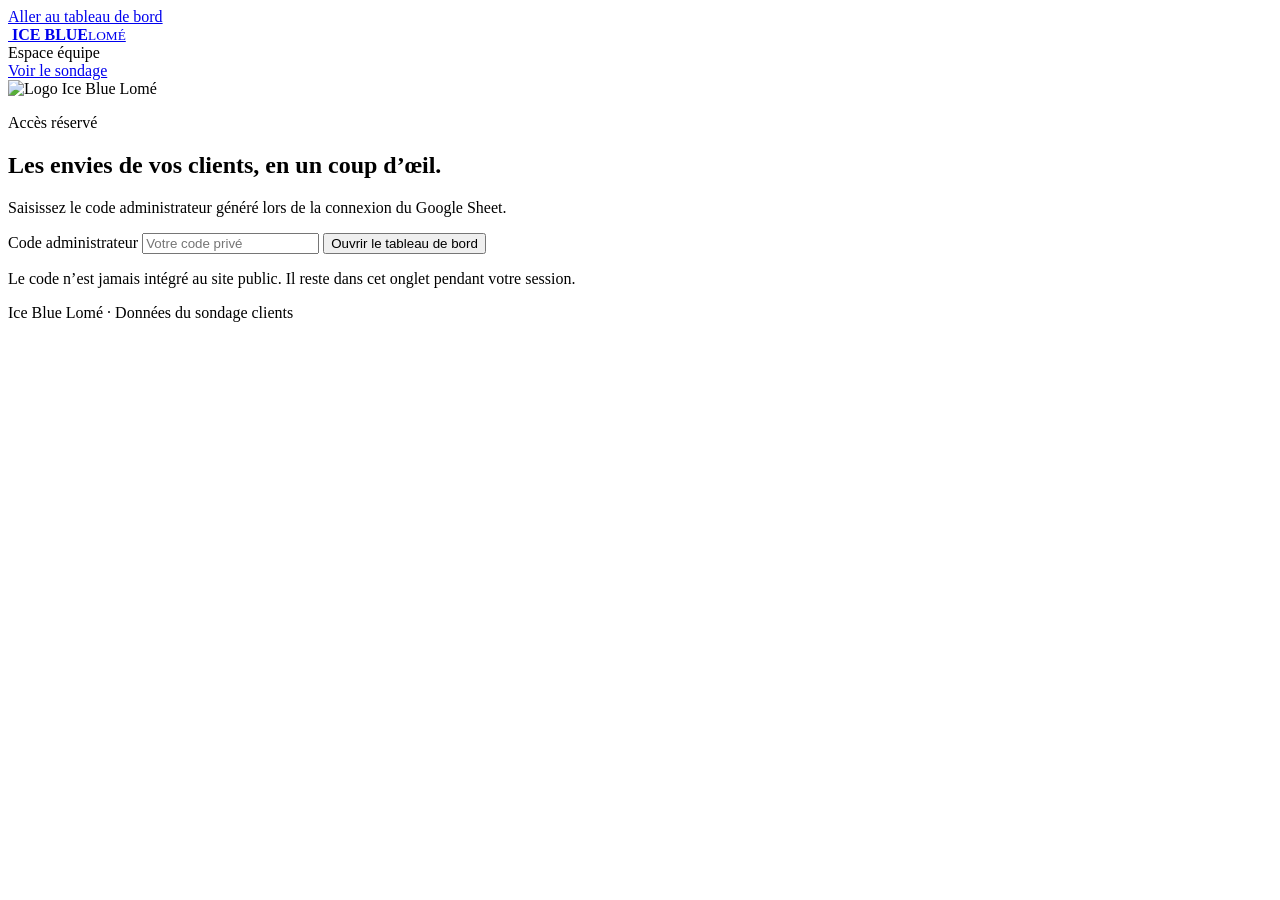
==== admin.html @ 9d878bf9 "Publier le sondage Ice Blue Lomé" ====
<!doctype html>
<html lang="fr">
  <head>
    <meta charset="utf-8" />
    <meta name="viewport" content="width=device-width, initial-scale=1" />
    <meta name="theme-color" content="#075ee8" />
    <meta name="robots" content="noindex, nofollow" />
    <meta name="description" content="Tableau de bord privé du sondage Ice Blue Lomé." />
    <title>Tableau de bord | Ice Blue Lomé</title>
    <link rel="icon" type="image/jpeg" href="assets/logo-ice-blue-lome.jpeg" />
    <link rel="stylesheet" href="assets/styles.css" />
    <script src="assets/config.js"></script>
    <script src="assets/admin.js" defer></script>
  </head>
  <body class="admin-page">
    <a class="skip-link" href="#dashboard">Aller au tableau de bord</a>
    <header class="site-header admin-header">
      <a class="brand" href="index.html" aria-label="Ice Blue Lomé, formulaire">
        <img class="brand-logo-img" src="assets/logo-ice-blue-lome.jpeg" alt="" />
        <span class="brand-copy"><strong>ICE BLUE</strong><small>LOMÉ</small></span>
      </a>
      <div class="admin-title"><span class="status-dot"></span>Espace équipe</div>
      <a class="quiet-link" href="index.html">Voir le sondage</a>
    </header>

    <main class="admin-main" id="dashboard">
      <section class="login-card" id="login-card" aria-labelledby="login-title">
        <img class="login-logo" src="assets/logo-ice-blue-lome.jpeg" alt="Logo Ice Blue Lomé" />
        <p class="eyebrow eyebrow-blue">Accès réservé</p>
        <h1 id="login-title">Les envies de vos clients, en un coup d’œil.</h1>
        <p>Saisissez le code administrateur généré lors de la connexion du Google Sheet.</p>
        <form id="login-form">
          <label class="text-field">
            <span>Code administrateur</span>
            <input type="password" name="adminKey" autocomplete="current-password" required placeholder="Votre code privé" />
          </label>
          <button class="button button-primary button-full" type="submit">Ouvrir le tableau de bord</button>
          <p class="field-error login-error" id="login-error" role="alert"></p>
        </form>
        <div class="demo-login" id="demo-login" hidden>
          <span>ou</span>
          <button class="button button-secondary button-full" type="button" id="demo-button">Voir les données de démonstration</button>
        </div>
        <p class="login-footnote">Le code n’est jamais intégré au site public. Il reste dans cet onglet pendant votre session.</p>
      </section>

      <div class="dashboard-content" id="dashboard-content" hidden>
        <section class="dashboard-topline">
          <div>
            <p class="eyebrow eyebrow-blue">Tableau de bord du sondage</p>
            <h1>Ce que Lomé aimerait déguster</h1>
            <p id="dashboard-period">Mise à jour des résultats…</p>
          </div>
          <div class="dashboard-actions">
            <span class="mode-pill" id="mode-pill">Données en direct</span>
            <button class="icon-button" type="button" id="refresh-button" aria-label="Actualiser les résultats">↻ <span>Actualiser</span></button>
            <button class="icon-button" type="button" id="logout-button">Quitter</button>
          </div>
        </section>

        <div class="admin-notice" id="admin-notice" hidden></div>

        <section class="metric-grid" aria-label="Chiffres clés">
          <article class="metric-card metric-primary">
            <span>Réponses reçues</span>
            <strong id="total-responses">0</strong>
            <small>participations au total</small>
          </article>
          <article class="metric-card">
            <span>Parfum n°1</span>
            <strong id="top-flavor">—</strong>
            <small id="top-flavor-share">Aucune donnée</small>
          </article>
          <article class="metric-card">
            <span>Mélange n°1</span>
            <strong id="top-mix">—</strong>
            <small id="top-mix-share">Aucune donnée</small>
          </article>
          <article class="metric-card">
            <span>Dernière réponse</span>
            <strong id="last-response">—</strong>
            <small id="last-response-time">En attente</small>
          </article>
        </section>

        <section class="insights-card" aria-labelledby="insights-title">
          <div class="section-kicker">À retenir</div>
          <div>
            <h2 id="insights-title">La synthèse Ice Blue</h2>
            <div class="insight-list" id="insight-list"></div>
          </div>
        </section>

        <section class="charts-grid" aria-label="Classements des préférences">
          <article class="chart-card">
            <div class="chart-heading"><div><span>01</span><h2>Parfums</h2></div><small>% des répondants</small></div>
            <div class="bar-chart" id="chart-flavors"></div>
          </article>
          <article class="chart-card">
            <div class="chart-heading"><div><span>02</span><h2>Mélanges</h2></div><small>% des répondants</small></div>
            <div class="bar-chart" id="chart-mixes"></div>
          </article>
          <article class="chart-card">
            <div class="chart-heading"><div><span>03</span><h2>Toppings</h2></div><small>% des répondants</small></div>
            <div class="bar-chart" id="chart-toppings"></div>
          </article>
          <article class="chart-card">
            <div class="chart-heading"><div><span>04</span><h2>Sauces</h2></div><small>% des répondants</small></div>
            <div class="bar-chart" id="chart-sauces"></div>
          </article>
        </section>

        <section class="suggestions-card" aria-labelledby="suggestions-title">
          <div>
            <p class="eyebrow eyebrow-blue">Expressions libres</p>
            <h2 id="suggestions-title">Les idées soufflées par les clients</h2>
          </div>
          <div class="suggestion-cloud" id="suggestion-cloud"></div>
        </section>

        <p class="method-note">
          Un répondant peut sélectionner plusieurs options&nbsp;: les pourcentages d’une catégorie ne totalisent donc pas nécessairement 100&nbsp;%.
        </p>
      </div>
    </main>

    <footer class="site-footer admin-footer">
      <p>Ice Blue Lomé · Données du sondage clients</p>
    </footer>
  </body>
</html>
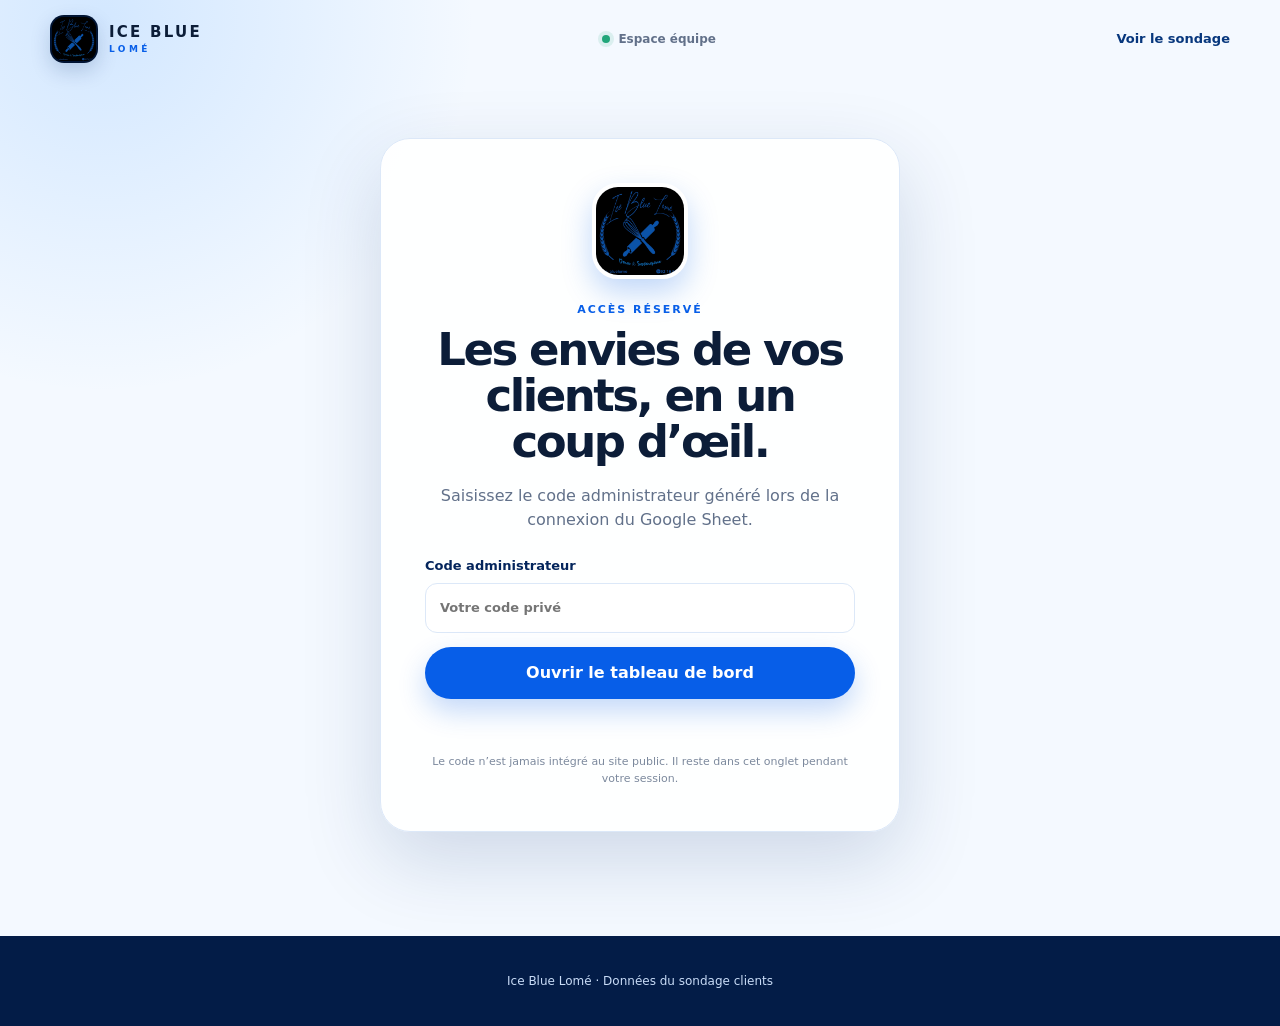
==== commit daeb69c3: "Charger la correction sans ancien cache" ====
--- a/admin.html
+++ b/admin.html
@@ -10,7 +10,7 @@
     <link rel="icon" type="image/jpeg" href="assets/logo-ice-blue-lome.jpeg" />
     <link rel="stylesheet" href="assets/styles.css" />
     <script src="assets/config.js"></script>
-    <script src="assets/admin.js" defer></script>
+    <script src="assets/admin.js?v=20260926-2" defer></script>
   </head>
   <body class="admin-page">
     <a class="skip-link" href="#dashboard">Aller au tableau de bord</a>
--- a/assets/styles.css
+++ b/assets/styles.css
@@ -0,0 +1,1461 @@
+:root {
+  --blue-950: #04255c;
+  --blue-900: #07377d;
+  --blue-700: #075ee8;
+  --blue-600: #1478ff;
+  --blue-400: #5da9ff;
+  --blue-200: #bcdcff;
+  --blue-100: #e2f0ff;
+  --blue-050: #f4f9ff;
+  --ink: #0c1d38;
+  --muted: #62718a;
+  --white: #ffffff;
+  --line: #dce8f8;
+  --success: #087c65;
+  --danger: #b4233b;
+  --shadow-sm: 0 10px 30px rgba(5, 48, 112, 0.08);
+  --shadow-lg: 0 28px 80px rgba(3, 44, 107, 0.16);
+  --radius-lg: 32px;
+  --radius-md: 20px;
+  --radius-sm: 12px;
+  --max-width: 1180px;
+  color-scheme: light;
+}
+
+* {
+  box-sizing: border-box;
+}
+
+html {
+  scroll-behavior: smooth;
+}
+
+body {
+  margin: 0;
+  min-width: 320px;
+  background: var(--blue-050);
+  color: var(--ink);
+  font-family: Inter, ui-sans-serif, system-ui, -apple-system, BlinkMacSystemFont, "Segoe UI", sans-serif;
+  line-height: 1.5;
+  text-rendering: optimizeLegibility;
+}
+
+button,
+input,
+select,
+textarea {
+  font: inherit;
+}
+
+button,
+a,
+input,
+select,
+textarea {
+  -webkit-tap-highlight-color: transparent;
+}
+
+button,
+a {
+  touch-action: manipulation;
+}
+
+a {
+  color: inherit;
+}
+
+[hidden] {
+  display: none !important;
+}
+
+.sr-only,
+.honeypot {
+  position: absolute !important;
+  width: 1px !important;
+  height: 1px !important;
+  padding: 0 !important;
+  margin: -1px !important;
+  overflow: hidden !important;
+  clip: rect(0, 0, 0, 0) !important;
+  white-space: nowrap !important;
+  border: 0 !important;
+}
+
+.skip-link {
+  position: fixed;
+  z-index: 100;
+  top: 8px;
+  left: 8px;
+  transform: translateY(-150%);
+  border-radius: 8px;
+  background: var(--ink);
+  color: var(--white);
+  padding: 10px 14px;
+}
+
+.skip-link:focus {
+  transform: translateY(0);
+}
+
+.site-header {
+  position: relative;
+  z-index: 10;
+  display: flex;
+  width: min(calc(100% - 32px), var(--max-width));
+  margin: 0 auto;
+  min-height: 88px;
+  align-items: center;
+  justify-content: space-between;
+  gap: 20px;
+}
+
+.brand {
+  display: inline-flex;
+  align-items: center;
+  gap: 11px;
+  text-decoration: none;
+}
+
+.brand-mark {
+  display: grid;
+  width: 43px;
+  height: 43px;
+  place-items: center;
+  border-radius: 50% 50% 50% 14px;
+  background: var(--blue-700);
+  color: var(--white);
+  font-size: 12px;
+  font-weight: 900;
+  letter-spacing: -0.04em;
+  transform: rotate(-5deg);
+  box-shadow: 0 8px 20px rgba(7, 94, 232, 0.24);
+}
+
+.brand-logo-img {
+  display: block;
+  width: 48px;
+  height: 48px;
+  flex: 0 0 auto;
+  border: 2px solid rgba(7, 94, 232, 0.22);
+  border-radius: 14px;
+  background: #000;
+  object-fit: cover;
+  box-shadow: 0 8px 20px rgba(7, 44, 102, 0.18);
+}
+
+.brand-copy {
+  display: grid;
+  line-height: 1;
+}
+
+.brand-copy strong {
+  font-size: 15px;
+  letter-spacing: 0.15em;
+}
+
+.brand-copy small {
+  margin-top: 5px;
+  color: var(--blue-700);
+  font-size: 9px;
+  font-weight: 800;
+  letter-spacing: 0.38em;
+}
+
+.quiet-link {
+  color: var(--blue-900);
+  font-size: 13px;
+  font-weight: 750;
+  text-decoration: none;
+}
+
+.quiet-link:hover {
+  text-decoration: underline;
+  text-underline-offset: 4px;
+}
+
+.hero {
+  position: relative;
+  display: grid;
+  min-height: 600px;
+  overflow: hidden;
+  align-items: center;
+  background:
+    radial-gradient(circle at 83% 12%, rgba(140, 198, 255, 0.3), transparent 26%),
+    linear-gradient(135deg, #032d70 0%, #075ee8 53%, #2b8fff 100%);
+  color: var(--white);
+  isolation: isolate;
+}
+
+.hero::before {
+  position: absolute;
+  z-index: -1;
+  width: 340px;
+  height: 340px;
+  right: -170px;
+  bottom: -170px;
+  border: 1px solid rgba(255, 255, 255, 0.3);
+  border-radius: 50%;
+  content: "";
+  box-shadow: 0 0 0 65px rgba(255, 255, 255, 0.035), 0 0 0 130px rgba(255, 255, 255, 0.025);
+}
+
+.hero-copy {
+  width: min(calc(100% - 40px), var(--max-width));
+  margin: 0 auto;
+  padding: 70px 0 210px;
+}
+
+.eyebrow {
+  margin: 0 0 18px;
+  font-size: 11px;
+  font-weight: 850;
+  letter-spacing: 0.18em;
+  text-transform: uppercase;
+}
+
+.eyebrow-blue {
+  color: var(--blue-700);
+}
+
+.hero h1 {
+  max-width: 790px;
+  margin: 0;
+  font-size: clamp(42px, 9vw, 80px);
+  font-weight: 840;
+  letter-spacing: -0.065em;
+  line-height: 0.98;
+}
+
+.hero-lead {
+  max-width: 620px;
+  margin: 24px 0 0;
+  color: #e5f1ff;
+  font-size: clamp(17px, 2vw, 20px);
+}
+
+.hero-meta {
+  display: flex;
+  margin-top: 28px;
+  flex-wrap: wrap;
+  gap: 9px;
+}
+
+.hero-meta span {
+  border: 1px solid rgba(255, 255, 255, 0.3);
+  border-radius: 999px;
+  background: rgba(255, 255, 255, 0.1);
+  padding: 7px 11px;
+  font-size: 12px;
+  font-weight: 650;
+  backdrop-filter: blur(6px);
+}
+
+.button {
+  display: inline-flex;
+  min-height: 52px;
+  align-items: center;
+  justify-content: center;
+  gap: 10px;
+  border: 0;
+  border-radius: 999px;
+  padding: 13px 22px;
+  cursor: pointer;
+  font-weight: 780;
+  text-decoration: none;
+  transition: transform 160ms ease, box-shadow 160ms ease, background 160ms ease;
+}
+
+.button:hover:not(:disabled) {
+  transform: translateY(-2px);
+}
+
+.button:focus-visible,
+.icon-button:focus-visible,
+input:focus-visible,
+select:focus-visible,
+textarea:focus-visible,
+.choice-card:has(input:focus-visible) {
+  outline: 3px solid #f7ba37;
+  outline-offset: 3px;
+}
+
+.button:disabled {
+  cursor: wait;
+  opacity: 0.66;
+}
+
+.button-primary {
+  background: var(--blue-700);
+  color: var(--white);
+  box-shadow: 0 12px 28px rgba(7, 94, 232, 0.24);
+}
+
+.hero .button-primary {
+  background: var(--white);
+  color: var(--blue-900);
+  box-shadow: 0 16px 36px rgba(0, 24, 69, 0.22);
+}
+
+.button-secondary {
+  border: 1px solid var(--line);
+  background: var(--white);
+  color: var(--blue-900);
+}
+
+.button-full {
+  width: 100%;
+}
+
+.hero-cta {
+  margin-top: 30px;
+}
+
+.hero-art {
+  position: absolute;
+  right: max(7vw, calc((100vw - var(--max-width)) / 2));
+  bottom: 52px;
+  width: 270px;
+  height: 260px;
+}
+
+.hero-logo-frame {
+  position: absolute;
+  z-index: 2;
+  inset: 20px;
+  border: 6px solid rgba(255, 255, 255, 0.95);
+  border-radius: 34px;
+  background: #000;
+  box-shadow: 18px 26px 48px rgba(0, 29, 86, 0.34);
+  transform: rotate(3deg);
+}
+
+.hero-logo-frame img {
+  display: block;
+  width: 100%;
+  height: 100%;
+  border-radius: 27px;
+  object-fit: cover;
+}
+
+.hero-logo-frame span {
+  position: absolute;
+  right: 20px;
+  bottom: -16px;
+  border-radius: 999px;
+  background: var(--white);
+  color: var(--blue-900);
+  padding: 9px 14px;
+  font-size: 11px;
+  font-weight: 850;
+  letter-spacing: 0.02em;
+  box-shadow: 0 10px 24px rgba(0, 29, 86, 0.28);
+}
+
+.cup {
+  position: absolute;
+  right: 22px;
+  bottom: 0;
+  width: 150px;
+  height: 142px;
+  border-radius: 16px 16px 48px 48px;
+  background: linear-gradient(145deg, #ffffff 0%, #cfe7ff 100%);
+  box-shadow: 18px 26px 48px rgba(0, 29, 86, 0.34);
+  transform: rotate(7deg);
+}
+
+.cup::after {
+  position: absolute;
+  top: 0;
+  left: 8px;
+  right: 8px;
+  height: 12px;
+  border-radius: 50%;
+  background: #d8eaff;
+  content: "";
+}
+
+.cup-label {
+  position: absolute;
+  top: 45px;
+  left: 0;
+  width: 100%;
+  color: var(--blue-700);
+  font-size: 16px;
+  font-weight: 950;
+  letter-spacing: 0.08em;
+  line-height: 0.92;
+  text-align: center;
+}
+
+.scoop {
+  position: absolute;
+  z-index: 2;
+  width: 92px;
+  height: 92px;
+  border-radius: 48% 52% 45% 55%;
+  box-shadow: inset -12px -12px 24px rgba(0, 32, 92, 0.13), 4px 10px 18px rgba(0, 38, 103, 0.16);
+}
+
+.scoop-one {
+  top: -70px;
+  left: 2px;
+  background: #fff8e7;
+  transform: rotate(-12deg);
+}
+
+.scoop-two {
+  top: -72px;
+  right: -2px;
+  background: #64acff;
+  transform: rotate(13deg);
+}
+
+.scoop-three {
+  top: -122px;
+  left: 30px;
+  background: #f7b6ca;
+}
+
+.orbit {
+  position: absolute;
+  border: 1px solid rgba(255, 255, 255, 0.25);
+  border-radius: 50%;
+}
+
+.orbit-one {
+  inset: 0;
+}
+
+.orbit-two {
+  inset: 36px;
+}
+
+.sprinkle {
+  position: absolute;
+  width: 9px;
+  height: 25px;
+  border-radius: 999px;
+  background: #fff;
+}
+
+.sprinkle-one { top: 28px; left: 30px; transform: rotate(25deg); }
+.sprinkle-two { top: 86px; right: 0; width: 7px; height: 18px; background: #ffd263; transform: rotate(-32deg); }
+.sprinkle-three { bottom: 22px; left: 6px; width: 7px; height: 18px; background: #ffb5ce; transform: rotate(58deg); }
+
+.survey-shell {
+  position: relative;
+  z-index: 2;
+  width: min(calc(100% - 24px), 980px);
+  min-height: 540px;
+  margin: -34px auto 80px;
+  border: 1px solid rgba(255, 255, 255, 0.9);
+  border-radius: var(--radius-lg);
+  background: rgba(255, 255, 255, 0.97);
+  padding: 28px 18px;
+  box-shadow: var(--shadow-lg);
+}
+
+.survey-intro {
+  display: grid;
+  gap: 20px;
+  padding-bottom: 24px;
+  border-bottom: 1px solid var(--line);
+}
+
+.survey-intro h2,
+.step-heading h3,
+.success-card h3,
+.dashboard-topline h1,
+.insights-card h2,
+.chart-heading h2,
+.suggestions-card h2 {
+  margin: 0;
+  letter-spacing: -0.045em;
+  line-height: 1.08;
+}
+
+.survey-intro h2 {
+  font-size: clamp(27px, 4vw, 40px);
+}
+
+.survey-intro .eyebrow {
+  margin-bottom: 8px;
+}
+
+.step-status {
+  min-width: 180px;
+  color: var(--muted);
+  font-size: 12px;
+  font-weight: 750;
+}
+
+.progress-track {
+  height: 7px;
+  margin-top: 8px;
+  overflow: hidden;
+  border-radius: 999px;
+  background: var(--blue-100);
+}
+
+.progress-track span {
+  display: block;
+  width: 20%;
+  height: 100%;
+  border-radius: inherit;
+  background: linear-gradient(90deg, var(--blue-700), var(--blue-400));
+  transition: width 260ms ease;
+}
+
+.demo-banner,
+.admin-notice {
+  margin-top: 18px;
+  border: 1px solid #f1d38b;
+  border-radius: 13px;
+  background: #fff8df;
+  color: #6e5013;
+  padding: 12px 14px;
+  font-size: 13px;
+}
+
+.form-step {
+  animation: step-in 260ms ease both;
+  padding: 34px 0 10px;
+}
+
+@keyframes step-in {
+  from { opacity: 0; transform: translateY(8px); }
+  to { opacity: 1; transform: translateY(0); }
+}
+
+.step-heading {
+  display: flex;
+  align-items: flex-start;
+  gap: 14px;
+  margin-bottom: 25px;
+}
+
+.step-number {
+  display: grid;
+  width: 42px;
+  height: 42px;
+  flex: 0 0 auto;
+  place-items: center;
+  border-radius: 13px;
+  background: var(--blue-100);
+  color: var(--blue-700);
+  font-size: 12px;
+  font-weight: 850;
+}
+
+.step-heading h3 {
+  font-size: clamp(24px, 4vw, 34px);
+}
+
+.step-heading p {
+  margin: 8px 0 0;
+  color: var(--muted);
+}
+
+.choice-fieldset {
+  margin: 0;
+  border: 0;
+  padding: 0;
+}
+
+.choice-grid {
+  display: grid;
+  grid-template-columns: repeat(2, minmax(0, 1fr));
+  gap: 10px;
+}
+
+.choice-card {
+  position: relative;
+  display: flex;
+  min-height: 104px;
+  align-items: center;
+  justify-content: center;
+  gap: 7px;
+  border: 1.5px solid var(--line);
+  border-radius: 17px;
+  background: var(--white);
+  padding: 13px 10px;
+  cursor: pointer;
+  color: var(--blue-950);
+  font-size: 13px;
+  font-weight: 750;
+  text-align: center;
+  transition: border 150ms ease, box-shadow 150ms ease, transform 150ms ease, background 150ms ease;
+}
+
+.choice-card:hover {
+  border-color: var(--blue-400);
+  transform: translateY(-2px);
+  box-shadow: var(--shadow-sm);
+}
+
+.choice-card.is-selected,
+.choice-card:has(input:checked) {
+  border-color: var(--blue-700);
+  background: var(--blue-050);
+  box-shadow: inset 0 0 0 1px var(--blue-700), 0 10px 24px rgba(7, 94, 232, 0.1);
+}
+
+.choice-card.is-selected::after,
+.choice-card:has(input:checked)::after {
+  position: absolute;
+  top: 8px;
+  right: 8px;
+  display: grid;
+  width: 19px;
+  height: 19px;
+  place-items: center;
+  border-radius: 50%;
+  background: var(--blue-700);
+  color: var(--white);
+  content: "✓";
+  font-size: 11px;
+}
+
+.choice-card input {
+  position: absolute;
+  opacity: 0;
+  pointer-events: none;
+}
+
+.choice-emoji {
+  display: block;
+  font-size: 25px;
+  filter: saturate(0.85);
+}
+
+.choice-card:not(.choice-card-text) {
+  flex-direction: column;
+}
+
+.choice-card-text {
+  min-height: 92px;
+  flex-wrap: wrap;
+}
+
+.choice-card-text b {
+  display: grid;
+  width: 24px;
+  height: 24px;
+  place-items: center;
+  border-radius: 50%;
+  background: var(--blue-100);
+  color: var(--blue-700);
+  font-size: 11px;
+}
+
+.other-field,
+.text-field {
+  display: grid;
+  gap: 8px;
+  color: var(--blue-950);
+  font-size: 13px;
+  font-weight: 750;
+}
+
+.other-field {
+  margin-top: 20px;
+  border: 1px dashed var(--blue-200);
+  border-radius: 18px;
+  background: var(--blue-050);
+  padding: 15px;
+}
+
+.other-field input,
+.text-field input,
+.text-field select,
+.text-field textarea {
+  width: 100%;
+  min-height: 50px;
+  border: 1px solid var(--line);
+  border-radius: 12px;
+  background: var(--white);
+  color: var(--ink);
+  padding: 12px 14px;
+  outline: none;
+}
+
+.text-field textarea {
+  min-height: 112px;
+  resize: vertical;
+}
+
+.other-field input:focus,
+.text-field input:focus,
+.text-field select:focus,
+.text-field textarea:focus {
+  border-color: var(--blue-600);
+  box-shadow: 0 0 0 4px rgba(20, 120, 255, 0.11);
+}
+
+.text-field small {
+  margin-left: 5px;
+  color: var(--muted);
+  font-size: 10px;
+  font-weight: 650;
+  text-transform: uppercase;
+}
+
+.profile-grid {
+  display: grid;
+  gap: 17px;
+}
+
+.consent-field {
+  display: flex;
+  margin-top: 22px;
+  align-items: flex-start;
+  gap: 11px;
+  color: var(--muted);
+  font-size: 12px;
+  cursor: pointer;
+}
+
+.consent-field input {
+  width: 20px;
+  height: 20px;
+  flex: 0 0 auto;
+  margin: 0;
+  accent-color: var(--blue-700);
+}
+
+.field-error,
+.form-status {
+  min-height: 19px;
+  margin: 9px 0 0;
+  color: var(--danger);
+  font-size: 12px;
+  font-weight: 700;
+}
+
+.form-actions {
+  display: flex;
+  margin-top: 26px;
+  justify-content: space-between;
+  gap: 12px;
+}
+
+.form-actions [data-next],
+.form-actions [data-submit] {
+  margin-left: auto;
+}
+
+.success-card {
+  max-width: 630px;
+  margin: 45px auto;
+  padding: 28px 12px;
+  text-align: center;
+}
+
+.success-icon {
+  display: grid;
+  width: 74px;
+  height: 74px;
+  margin: 0 auto 22px;
+  place-items: center;
+  border-radius: 50%;
+  background: var(--blue-100);
+  color: var(--blue-700);
+  font-size: 31px;
+  font-weight: 900;
+  box-shadow: 0 0 0 11px var(--blue-050);
+}
+
+.success-card .eyebrow {
+  margin-top: 34px;
+  margin-bottom: 10px;
+}
+
+.success-card h3 {
+  font-size: clamp(30px, 5vw, 46px);
+}
+
+.success-card p:not(.eyebrow) {
+  max-width: 510px;
+  margin: 17px auto 25px;
+  color: var(--muted);
+}
+
+.promise-strip {
+  display: flex;
+  min-height: 180px;
+  align-items: center;
+  justify-content: center;
+  gap: 18px;
+  background: var(--blue-950);
+  color: var(--white);
+  padding: 30px 18px;
+  text-align: center;
+}
+
+.promise-strip p {
+  margin: 0;
+  font-size: clamp(18px, 3vw, 28px);
+  font-weight: 800;
+  letter-spacing: -0.03em;
+}
+
+.promise-strip span {
+  color: var(--blue-400);
+}
+
+.site-footer {
+  display: grid;
+  place-items: center;
+  gap: 12px;
+  background: #031c47;
+  color: #c9dcf7;
+  padding: 42px 18px;
+  text-align: center;
+}
+
+.site-footer p {
+  margin: 0;
+}
+
+.brand-footer .brand-copy strong { color: var(--white); }
+.brand-footer .brand-copy small { color: var(--blue-400); }
+
+.footer-logo {
+  width: 72px;
+  height: 72px;
+  border-color: rgba(93, 169, 255, 0.35);
+  border-radius: 20px;
+}
+
+.footer-note {
+  color: #829bc0;
+  font-size: 11px;
+}
+
+/* Tableau de bord */
+.admin-page {
+  min-height: 100vh;
+  background:
+    radial-gradient(circle at 8% 2%, rgba(93, 169, 255, 0.22), transparent 24%),
+    var(--blue-050);
+}
+
+.admin-header {
+  min-height: 78px;
+}
+
+.admin-title {
+  display: none;
+  align-items: center;
+  gap: 8px;
+  color: var(--muted);
+  font-size: 12px;
+  font-weight: 750;
+}
+
+.status-dot {
+  width: 8px;
+  height: 8px;
+  border-radius: 50%;
+  background: #21a67a;
+  box-shadow: 0 0 0 4px rgba(33, 166, 122, 0.12);
+}
+
+.admin-main {
+  width: min(calc(100% - 24px), var(--max-width));
+  min-height: calc(100vh - 168px);
+  margin: 0 auto;
+  padding: 36px 0 80px;
+}
+
+.login-card {
+  max-width: 520px;
+  margin: 24px auto;
+  border: 1px solid var(--line);
+  border-radius: 30px;
+  background: rgba(255, 255, 255, 0.95);
+  padding: 30px 22px;
+  box-shadow: var(--shadow-lg);
+  text-align: center;
+}
+
+.login-symbol {
+  display: grid;
+  width: 58px;
+  height: 58px;
+  margin: 0 auto 23px;
+  place-items: center;
+  border-radius: 50% 50% 50% 17px;
+  background: var(--blue-700);
+  color: var(--white);
+  font-size: 15px;
+  font-weight: 900;
+  box-shadow: 0 13px 30px rgba(7, 94, 232, 0.25);
+}
+
+.login-logo {
+  display: block;
+  width: 96px;
+  height: 96px;
+  margin: 0 auto 23px;
+  border: 4px solid var(--white);
+  border-radius: 26px;
+  background: #000;
+  object-fit: cover;
+  box-shadow: 0 13px 30px rgba(7, 94, 232, 0.25);
+}
+
+.login-card .eyebrow {
+  margin-bottom: 8px;
+}
+
+.login-card h1 {
+  margin: 0;
+  font-size: clamp(30px, 6vw, 45px);
+  letter-spacing: -0.055em;
+  line-height: 1.03;
+}
+
+.login-card > p:not(.eyebrow) {
+  margin: 18px auto 24px;
+  color: var(--muted);
+}
+
+.login-card form {
+  display: grid;
+  gap: 14px;
+  text-align: left;
+}
+
+.login-error {
+  margin: 0;
+  text-align: center;
+}
+
+.demo-login {
+  display: grid;
+  gap: 10px;
+  margin-top: 10px;
+}
+
+.demo-login > span {
+  color: var(--muted);
+  font-size: 12px;
+}
+
+.login-card .login-footnote {
+  margin: 22px 0 0 !important;
+  color: #7c899d !important;
+  font-size: 11px;
+}
+
+.dashboard-topline {
+  display: grid;
+  gap: 20px;
+  align-items: end;
+  margin-bottom: 28px;
+}
+
+.dashboard-topline .eyebrow {
+  margin-bottom: 8px;
+}
+
+.dashboard-topline h1 {
+  max-width: 730px;
+  font-size: clamp(38px, 7vw, 68px);
+}
+
+.dashboard-topline p:last-child {
+  margin: 13px 0 0;
+  color: var(--muted);
+  font-size: 13px;
+}
+
+.dashboard-actions {
+  display: flex;
+  flex-wrap: wrap;
+  gap: 9px;
+}
+
+.mode-pill {
+  display: inline-flex;
+  min-height: 42px;
+  align-items: center;
+  border-radius: 999px;
+  background: #daf6ed;
+  color: #096c57;
+  padding: 9px 13px;
+  font-size: 11px;
+  font-weight: 800;
+}
+
+.icon-button {
+  min-height: 42px;
+  border: 1px solid var(--line);
+  border-radius: 999px;
+  background: var(--white);
+  color: var(--blue-900);
+  padding: 9px 13px;
+  cursor: pointer;
+  font-size: 12px;
+  font-weight: 750;
+}
+
+.admin-notice {
+  margin: -10px 0 20px;
+}
+
+.metric-grid {
+  display: grid;
+  grid-template-columns: repeat(2, minmax(0, 1fr));
+  gap: 10px;
+  margin-bottom: 18px;
+}
+
+.metric-card {
+  display: flex;
+  min-height: 155px;
+  flex-direction: column;
+  justify-content: space-between;
+  border: 1px solid var(--line);
+  border-radius: var(--radius-md);
+  background: var(--white);
+  padding: 17px;
+  box-shadow: var(--shadow-sm);
+}
+
+.metric-card > span,
+.metric-card > small {
+  color: var(--muted);
+  font-size: 11px;
+  font-weight: 700;
+}
+
+.metric-card strong {
+  overflow: hidden;
+  font-size: clamp(23px, 5vw, 40px);
+  letter-spacing: -0.055em;
+  line-height: 1;
+  text-overflow: ellipsis;
+}
+
+.metric-primary {
+  border-color: var(--blue-700);
+  background: linear-gradient(135deg, var(--blue-900), var(--blue-700));
+  color: var(--white);
+}
+
+.metric-primary > span,
+.metric-primary > small {
+  color: #cfe4ff;
+}
+
+.insights-card {
+  display: grid;
+  gap: 22px;
+  margin: 18px 0;
+  border-radius: 25px;
+  background: var(--blue-950);
+  color: var(--white);
+  padding: 25px 20px;
+  box-shadow: var(--shadow-sm);
+}
+
+.section-kicker {
+  color: var(--blue-400);
+  font-size: 11px;
+  font-weight: 850;
+  letter-spacing: 0.16em;
+  text-transform: uppercase;
+}
+
+.insights-card h2 {
+  font-size: clamp(26px, 4vw, 38px);
+}
+
+.insight-list {
+  display: grid;
+  margin-top: 20px;
+  gap: 12px;
+}
+
+.insight-item {
+  display: grid;
+  grid-template-columns: 32px 1fr;
+  gap: 11px;
+  align-items: start;
+  border-top: 1px solid rgba(255, 255, 255, 0.12);
+  padding-top: 12px;
+}
+
+.insight-item span {
+  color: var(--blue-400);
+  font-size: 11px;
+  font-weight: 850;
+}
+
+.insight-item p {
+  margin: 0;
+  color: #e3edfb;
+  font-size: 14px;
+}
+
+.charts-grid {
+  display: grid;
+  gap: 18px;
+}
+
+.chart-card,
+.suggestions-card {
+  border: 1px solid var(--line);
+  border-radius: 25px;
+  background: var(--white);
+  padding: 21px 17px;
+  box-shadow: var(--shadow-sm);
+}
+
+.chart-heading {
+  display: flex;
+  align-items: flex-end;
+  justify-content: space-between;
+  gap: 12px;
+  margin-bottom: 24px;
+}
+
+.chart-heading > div {
+  display: flex;
+  align-items: center;
+  gap: 9px;
+}
+
+.chart-heading > div > span {
+  color: var(--blue-600);
+  font-size: 10px;
+  font-weight: 850;
+}
+
+.chart-heading h2 {
+  font-size: 26px;
+}
+
+.chart-heading small {
+  color: var(--muted);
+  font-size: 10px;
+}
+
+.bar-chart {
+  display: grid;
+  gap: 17px;
+}
+
+.bar-label {
+  display: grid;
+  grid-template-columns: 28px minmax(0, 1fr) auto;
+  gap: 7px;
+  align-items: baseline;
+  margin-bottom: 7px;
+}
+
+.bar-label .rank {
+  color: var(--blue-600);
+  font-size: 9px;
+  font-weight: 850;
+}
+
+.bar-label strong {
+  overflow: hidden;
+  color: var(--blue-950);
+  font-size: 12px;
+  text-overflow: ellipsis;
+  white-space: nowrap;
+}
+
+.bar-label > span:last-child {
+  color: var(--muted);
+  font-size: 9px;
+}
+
+.bar-track {
+  position: relative;
+  height: 20px;
+  overflow: hidden;
+  border-radius: 999px;
+  background: var(--blue-050);
+}
+
+.bar-track > span {
+  display: block;
+  height: 100%;
+  border-radius: inherit;
+  background: linear-gradient(90deg, var(--blue-700), var(--blue-400));
+  animation: grow-bar 650ms ease both;
+  transform-origin: left;
+}
+
+@keyframes grow-bar {
+  from { transform: scaleX(0); }
+  to { transform: scaleX(1); }
+}
+
+.bar-track b {
+  position: absolute;
+  top: 2px;
+  right: 8px;
+  color: var(--blue-950);
+  font-size: 10px;
+}
+
+.suggestions-card {
+  display: grid;
+  gap: 20px;
+  margin-top: 18px;
+}
+
+.suggestions-card .eyebrow {
+  margin-bottom: 7px;
+}
+
+.suggestions-card h2 {
+  font-size: clamp(27px, 4vw, 38px);
+}
+
+.suggestion-cloud {
+  display: flex;
+  flex-wrap: wrap;
+  gap: 9px;
+}
+
+.suggestion-cloud blockquote {
+  margin: 0;
+  border: 1px solid var(--blue-200);
+  border-radius: 999px;
+  background: var(--blue-050);
+  color: var(--blue-900);
+  padding: 9px 13px;
+  font-size: 11px;
+}
+
+.empty-state {
+  margin: 0;
+  border-radius: 12px;
+  background: var(--blue-050);
+  color: var(--muted);
+  padding: 20px;
+  text-align: center;
+  font-size: 12px;
+}
+
+.method-note {
+  max-width: 730px;
+  margin: 18px auto 0;
+  color: var(--muted);
+  font-size: 10px;
+  text-align: center;
+}
+
+.admin-footer {
+  min-height: 90px;
+  padding: 25px;
+  font-size: 12px;
+}
+
+@media (min-width: 600px) {
+  .site-header {
+    width: min(calc(100% - 56px), var(--max-width));
+  }
+
+  .hero-copy {
+    width: min(calc(100% - 72px), var(--max-width));
+    padding-bottom: 190px;
+  }
+
+  .survey-shell {
+    width: min(calc(100% - 48px), 980px);
+    padding: 40px;
+  }
+
+  .survey-intro {
+    grid-template-columns: 1fr auto;
+    align-items: end;
+  }
+
+  .choice-grid {
+    grid-template-columns: repeat(3, minmax(0, 1fr));
+  }
+
+  .choice-grid-wide {
+    grid-template-columns: repeat(2, minmax(0, 1fr));
+  }
+
+  .profile-grid {
+    grid-template-columns: repeat(2, minmax(0, 1fr));
+  }
+
+  .profile-full {
+    grid-column: 1 / -1;
+  }
+
+  .login-card {
+    padding: 44px;
+  }
+
+  .admin-title {
+    display: flex;
+  }
+
+  .metric-grid {
+    gap: 14px;
+  }
+
+  .metric-card {
+    min-height: 170px;
+    padding: 22px;
+  }
+
+  .insights-card {
+    grid-template-columns: 130px 1fr;
+    padding: 32px;
+  }
+
+  .chart-card,
+  .suggestions-card {
+    padding: 27px;
+  }
+}
+
+@media (min-width: 860px) {
+  .hero {
+    min-height: 650px;
+  }
+
+  .hero-copy {
+    padding: 100px 0 165px;
+  }
+
+  .hero-copy > * {
+    max-width: 66%;
+  }
+
+  .hero-art {
+    bottom: 145px;
+    width: 350px;
+    height: 350px;
+    transform: scale(1.12);
+  }
+
+  .survey-shell {
+    margin-top: -70px;
+    padding: 48px 56px;
+  }
+
+  .choice-grid {
+    grid-template-columns: repeat(5, minmax(0, 1fr));
+  }
+
+  .choice-grid-wide {
+    grid-template-columns: repeat(3, minmax(0, 1fr));
+  }
+
+  .other-field {
+    grid-template-columns: 230px 1fr;
+    align-items: center;
+  }
+
+  .dashboard-topline {
+    grid-template-columns: 1fr auto;
+  }
+
+  .dashboard-actions {
+    justify-content: flex-end;
+  }
+
+  .metric-grid {
+    grid-template-columns: repeat(4, minmax(0, 1fr));
+  }
+
+  .charts-grid {
+    grid-template-columns: repeat(2, minmax(0, 1fr));
+  }
+
+  .suggestions-card {
+    grid-template-columns: minmax(240px, 0.85fr) 1.4fr;
+    align-items: start;
+  }
+}
+
+@media (max-width: 859px) {
+  .hero-art {
+    right: 18px;
+    bottom: 18px;
+    transform: scale(0.77);
+    transform-origin: bottom right;
+  }
+}
+
+@media (max-width: 430px) {
+  .hero {
+    min-height: 680px;
+  }
+
+  .hero-copy {
+    padding-top: 52px;
+    padding-bottom: 255px;
+  }
+
+  .hero h1 {
+    font-size: 43px;
+  }
+
+  .hero-meta {
+    gap: 6px;
+  }
+
+  .hero-meta span {
+    font-size: 10px;
+  }
+
+  .hero-art {
+    right: 2px;
+    bottom: 4px;
+    transform: scale(0.72);
+  }
+
+  .form-actions .button {
+    min-width: 0;
+    padding-inline: 17px;
+    font-size: 13px;
+  }
+
+  .promise-strip {
+    flex-direction: column;
+    gap: 5px;
+  }
+
+  .promise-strip span {
+    display: none;
+  }
+
+  .admin-header .quiet-link {
+    font-size: 11px;
+  }
+
+  .metric-card strong {
+    font-size: 24px;
+  }
+
+  .dashboard-actions .mode-pill {
+    width: 100%;
+    justify-content: center;
+  }
+}
+
+@media (prefers-reduced-motion: reduce) {
+  *,
+  *::before,
+  *::after {
+    scroll-behavior: auto !important;
+    animation-duration: 0.01ms !important;
+    animation-iteration-count: 1 !important;
+    transition-duration: 0.01ms !important;
+  }
+}
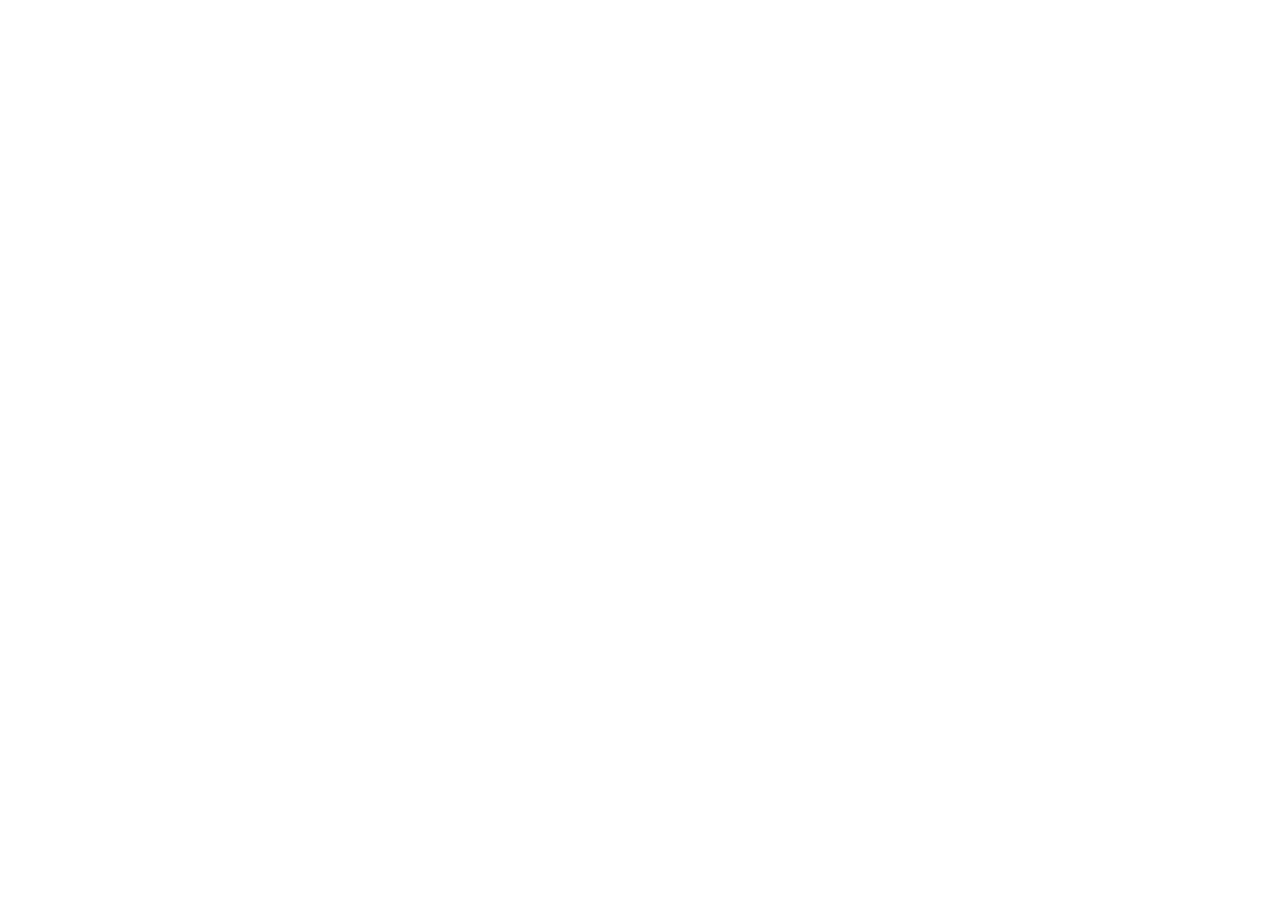
==== commit bab7d516: "Update admin.html for redirection and content changes" ====
--- a/admin.html
+++ b/admin.html
@@ -3,129 +3,33 @@
   <head>
     <meta charset="utf-8" />
     <meta name="viewport" content="width=device-width, initial-scale=1" />
+    <meta name="robots" content="noindex, nofollow" />
     <meta name="theme-color" content="#075ee8" />
-    <meta name="robots" content="noindex, nofollow" />
-    <meta name="description" content="Tableau de bord privé du sondage Ice Blue Lomé." />
-    <title>Tableau de bord | Ice Blue Lomé</title>
+    <meta
+      http-equiv="refresh"
+      content="0; url=https://script.google.com/macros/s/AKfycbyZWHvFBOb_qbQt-M8rLDgiBZC5nuG9vRBs7ZTrWBqKScaGvQ_IDzemNs3NXXw127fx/exec?action=admin"
+    />
+    <title>Ouverture du tableau de bord | Ice Blue Lomé</title>
     <link rel="icon" type="image/jpeg" href="assets/logo-ice-blue-lome.jpeg" />
     <link rel="stylesheet" href="assets/styles.css" />
-    <script src="assets/config.js"></script>
-    <script src="assets/admin.js?v=20260926-2" defer></script>
+    <script>
+      window.location.replace(
+        "https://script.google.com/macros/s/AKfycbyZWHvFBOb_qbQt-M8rLDgiBZC5nuG9vRBs7ZTrWBqKScaGvQ_IDzemNs3NXXw127fx/exec?action=admin"
+      );
+    </script>
   </head>
   <body class="admin-page">
-    <a class="skip-link" href="#dashboard">Aller au tableau de bord</a>
-    <header class="site-header admin-header">
-      <a class="brand" href="index.html" aria-label="Ice Blue Lomé, formulaire">
-        <img class="brand-logo-img" src="assets/logo-ice-blue-lome.jpeg" alt="" />
-        <span class="brand-copy"><strong>ICE BLUE</strong><small>LOMÉ</small></span>
-      </a>
-      <div class="admin-title"><span class="status-dot"></span>Espace équipe</div>
-      <a class="quiet-link" href="index.html">Voir le sondage</a>
-    </header>
-
-    <main class="admin-main" id="dashboard">
-      <section class="login-card" id="login-card" aria-labelledby="login-title">
+    <main class="admin-main">
+      <section class="login-card">
         <img class="login-logo" src="assets/logo-ice-blue-lome.jpeg" alt="Logo Ice Blue Lomé" />
         <p class="eyebrow eyebrow-blue">Accès réservé</p>
-        <h1 id="login-title">Les envies de vos clients, en un coup d’œil.</h1>
-        <p>Saisissez le code administrateur généré lors de la connexion du Google Sheet.</p>
-        <form id="login-form">
-          <label class="text-field">
-            <span>Code administrateur</span>
-            <input type="password" name="adminKey" autocomplete="current-password" required placeholder="Votre code privé" />
-          </label>
-          <button class="button button-primary button-full" type="submit">Ouvrir le tableau de bord</button>
-          <p class="field-error login-error" id="login-error" role="alert"></p>
-        </form>
-        <div class="demo-login" id="demo-login" hidden>
-          <span>ou</span>
-          <button class="button button-secondary button-full" type="button" id="demo-button">Voir les données de démonstration</button>
-        </div>
-        <p class="login-footnote">Le code n’est jamais intégré au site public. Il reste dans cet onglet pendant votre session.</p>
+        <h1>Ouverture de l’espace équipe…</h1>
+        <p>Si la redirection ne démarre pas, utilisez le bouton ci-dessous.</p>
+        <a
+          class="button button-primary button-full"
+          href="https://script.google.com/macros/s/AKfycbyZWHvFBOb_qbQt-M8rLDgiBZC5nuG9vRBs7ZTrWBqKScaGvQ_IDzemNs3NXXw127fx/exec?action=admin"
+        >Ouvrir le tableau de bord</a>
       </section>
-
-      <div class="dashboard-content" id="dashboard-content" hidden>
-        <section class="dashboard-topline">
-          <div>
-            <p class="eyebrow eyebrow-blue">Tableau de bord du sondage</p>
-            <h1>Ce que Lomé aimerait déguster</h1>
-            <p id="dashboard-period">Mise à jour des résultats…</p>
-          </div>
-          <div class="dashboard-actions">
-            <span class="mode-pill" id="mode-pill">Données en direct</span>
-            <button class="icon-button" type="button" id="refresh-button" aria-label="Actualiser les résultats">↻ <span>Actualiser</span></button>
-            <button class="icon-button" type="button" id="logout-button">Quitter</button>
-          </div>
-        </section>
-
-        <div class="admin-notice" id="admin-notice" hidden></div>
-
-        <section class="metric-grid" aria-label="Chiffres clés">
-          <article class="metric-card metric-primary">
-            <span>Réponses reçues</span>
-            <strong id="total-responses">0</strong>
-            <small>participations au total</small>
-          </article>
-          <article class="metric-card">
-            <span>Parfum n°1</span>
-            <strong id="top-flavor">—</strong>
-            <small id="top-flavor-share">Aucune donnée</small>
-          </article>
-          <article class="metric-card">
-            <span>Mélange n°1</span>
-            <strong id="top-mix">—</strong>
-            <small id="top-mix-share">Aucune donnée</small>
-          </article>
-          <article class="metric-card">
-            <span>Dernière réponse</span>
-            <strong id="last-response">—</strong>
-            <small id="last-response-time">En attente</small>
-          </article>
-        </section>
-
-        <section class="insights-card" aria-labelledby="insights-title">
-          <div class="section-kicker">À retenir</div>
-          <div>
-            <h2 id="insights-title">La synthèse Ice Blue</h2>
-            <div class="insight-list" id="insight-list"></div>
-          </div>
-        </section>
-
-        <section class="charts-grid" aria-label="Classements des préférences">
-          <article class="chart-card">
-            <div class="chart-heading"><div><span>01</span><h2>Parfums</h2></div><small>% des répondants</small></div>
-            <div class="bar-chart" id="chart-flavors"></div>
-          </article>
-          <article class="chart-card">
-            <div class="chart-heading"><div><span>02</span><h2>Mélanges</h2></div><small>% des répondants</small></div>
-            <div class="bar-chart" id="chart-mixes"></div>
-          </article>
-          <article class="chart-card">
-            <div class="chart-heading"><div><span>03</span><h2>Toppings</h2></div><small>% des répondants</small></div>
-            <div class="bar-chart" id="chart-toppings"></div>
-          </article>
-          <article class="chart-card">
-            <div class="chart-heading"><div><span>04</span><h2>Sauces</h2></div><small>% des répondants</small></div>
-            <div class="bar-chart" id="chart-sauces"></div>
-          </article>
-        </section>
-
-        <section class="suggestions-card" aria-labelledby="suggestions-title">
-          <div>
-            <p class="eyebrow eyebrow-blue">Expressions libres</p>
-            <h2 id="suggestions-title">Les idées soufflées par les clients</h2>
-          </div>
-          <div class="suggestion-cloud" id="suggestion-cloud"></div>
-        </section>
-
-        <p class="method-note">
-          Un répondant peut sélectionner plusieurs options&nbsp;: les pourcentages d’une catégorie ne totalisent donc pas nécessairement 100&nbsp;%.
-        </p>
-      </div>
     </main>
-
-    <footer class="site-footer admin-footer">
-      <p>Ice Blue Lomé · Données du sondage clients</p>
-    </footer>
   </body>
 </html>
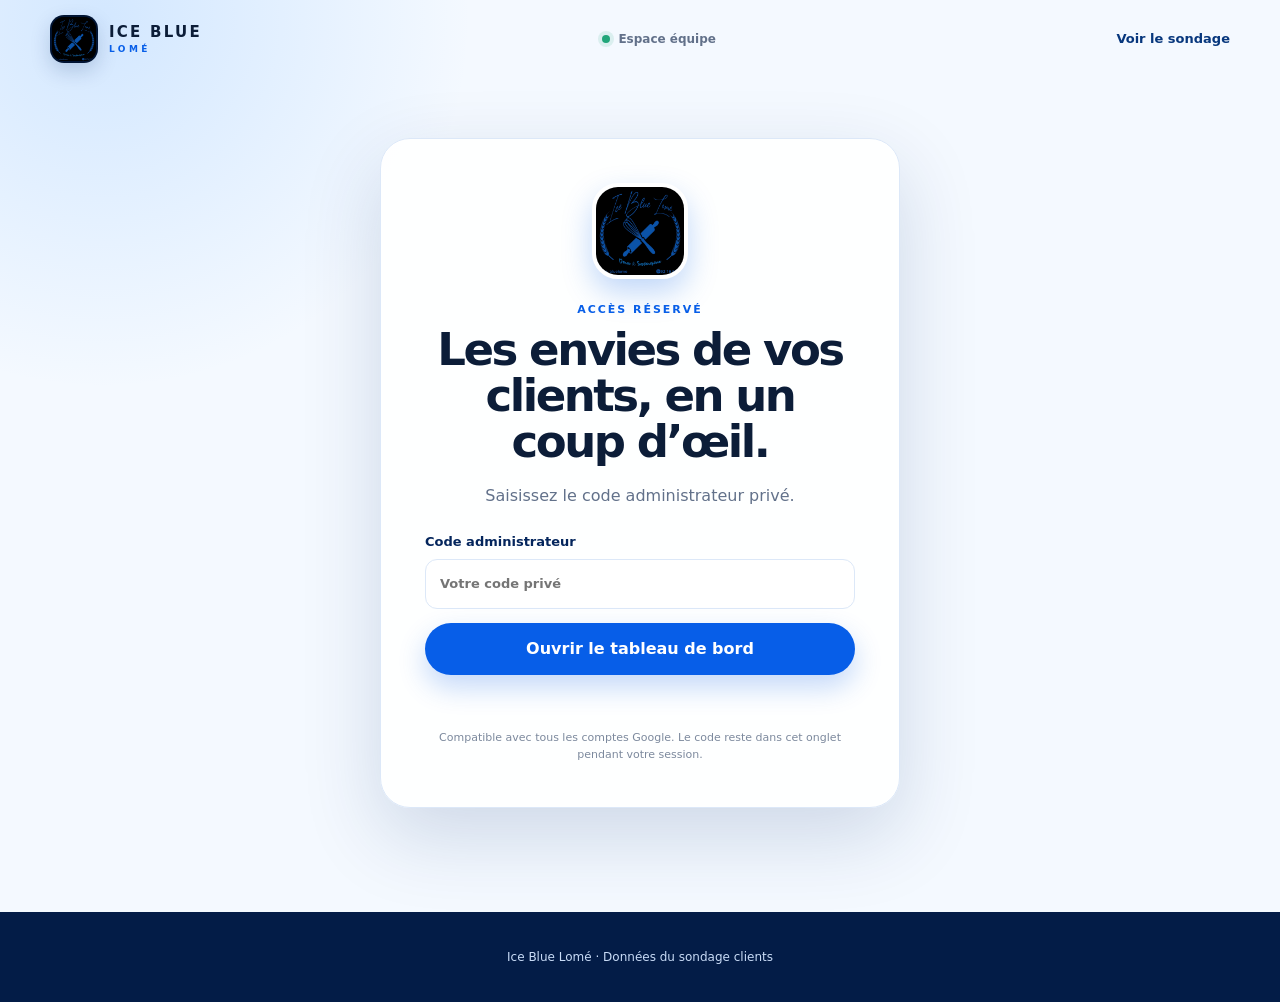
==== commit e0b4c62c: "Rendre l’espace équipe accessible à tous les comptes" ====
--- a/admin.html
+++ b/admin.html
@@ -3,33 +3,91 @@
   <head>
     <meta charset="utf-8" />
     <meta name="viewport" content="width=device-width, initial-scale=1" />
+    <meta name="theme-color" content="#075ee8" />
     <meta name="robots" content="noindex, nofollow" />
-    <meta name="theme-color" content="#075ee8" />
-    <meta
-      http-equiv="refresh"
-      content="0; url=https://script.google.com/macros/s/AKfycbyZWHvFBOb_qbQt-M8rLDgiBZC5nuG9vRBs7ZTrWBqKScaGvQ_IDzemNs3NXXw127fx/exec?action=admin"
-    />
-    <title>Ouverture du tableau de bord | Ice Blue Lomé</title>
+    <meta name="description" content="Tableau de bord privé du sondage Ice Blue Lomé." />
+    <title>Tableau de bord | Ice Blue Lomé</title>
     <link rel="icon" type="image/jpeg" href="assets/logo-ice-blue-lome.jpeg" />
     <link rel="stylesheet" href="assets/styles.css" />
-    <script>
-      window.location.replace(
-        "https://script.google.com/macros/s/AKfycbyZWHvFBOb_qbQt-M8rLDgiBZC5nuG9vRBs7ZTrWBqKScaGvQ_IDzemNs3NXXw127fx/exec?action=admin"
-      );
-    </script>
+    <script src="assets/config.js"></script>
+    <script src="assets/admin.js?v=20260926-3" defer></script>
   </head>
   <body class="admin-page">
-    <main class="admin-main">
-      <section class="login-card">
+    <a class="skip-link" href="#dashboard">Aller au tableau de bord</a>
+    <header class="site-header admin-header">
+      <a class="brand" href="index.html" aria-label="Ice Blue Lomé, formulaire">
+        <img class="brand-logo-img" src="assets/logo-ice-blue-lome.jpeg" alt="" />
+        <span class="brand-copy"><strong>ICE BLUE</strong><small>LOMÉ</small></span>
+      </a>
+      <div class="admin-title"><span class="status-dot"></span>Espace équipe</div>
+      <a class="quiet-link" href="index.html">Voir le sondage</a>
+    </header>
+
+    <main class="admin-main" id="dashboard">
+      <section class="login-card" id="login-card" aria-labelledby="login-title">
         <img class="login-logo" src="assets/logo-ice-blue-lome.jpeg" alt="Logo Ice Blue Lomé" />
         <p class="eyebrow eyebrow-blue">Accès réservé</p>
-        <h1>Ouverture de l’espace équipe…</h1>
-        <p>Si la redirection ne démarre pas, utilisez le bouton ci-dessous.</p>
-        <a
-          class="button button-primary button-full"
-          href="https://script.google.com/macros/s/AKfycbyZWHvFBOb_qbQt-M8rLDgiBZC5nuG9vRBs7ZTrWBqKScaGvQ_IDzemNs3NXXw127fx/exec?action=admin"
-        >Ouvrir le tableau de bord</a>
+        <h1 id="login-title">Les envies de vos clients, en un coup d’œil.</h1>
+        <p>Saisissez le code administrateur privé.</p>
+        <form id="login-form">
+          <label class="text-field">
+            <span>Code administrateur</span>
+            <input type="password" name="adminKey" autocomplete="current-password" required placeholder="Votre code privé" />
+          </label>
+          <button class="button button-primary button-full" type="submit">Ouvrir le tableau de bord</button>
+          <p class="field-error login-error" id="login-error" role="alert"></p>
+        </form>
+        <div class="demo-login" id="demo-login" hidden>
+          <span>ou</span>
+          <button class="button button-secondary button-full" type="button" id="demo-button">Voir les données de démonstration</button>
+        </div>
+        <p class="login-footnote">Compatible avec tous les comptes Google. Le code reste dans cet onglet pendant votre session.</p>
       </section>
+
+      <div class="dashboard-content" id="dashboard-content" hidden>
+        <section class="dashboard-topline">
+          <div>
+            <p class="eyebrow eyebrow-blue">Tableau de bord du sondage</p>
+            <h1>Ce que Lomé aimerait déguster</h1>
+            <p id="dashboard-period">Mise à jour des résultats…</p>
+          </div>
+          <div class="dashboard-actions">
+            <span class="mode-pill" id="mode-pill">Données en direct</span>
+            <button class="icon-button" type="button" id="refresh-button" aria-label="Actualiser les résultats">↻ <span>Actualiser</span></button>
+            <button class="icon-button" type="button" id="logout-button">Quitter</button>
+          </div>
+        </section>
+
+        <div class="admin-notice" id="admin-notice" hidden></div>
+
+        <section class="metric-grid" aria-label="Chiffres clés">
+          <article class="metric-card metric-primary"><span>Réponses reçues</span><strong id="total-responses">0</strong><small>participations au total</small></article>
+          <article class="metric-card"><span>Parfum n°1</span><strong id="top-flavor">—</strong><small id="top-flavor-share">Aucune donnée</small></article>
+          <article class="metric-card"><span>Mélange n°1</span><strong id="top-mix">—</strong><small id="top-mix-share">Aucune donnée</small></article>
+          <article class="metric-card"><span>Dernière réponse</span><strong id="last-response">—</strong><small id="last-response-time">En attente</small></article>
+        </section>
+
+        <section class="insights-card" aria-labelledby="insights-title">
+          <div class="section-kicker">À retenir</div>
+          <div><h2 id="insights-title">La synthèse Ice Blue</h2><div class="insight-list" id="insight-list"></div></div>
+        </section>
+
+        <section class="charts-grid" aria-label="Classements des préférences">
+          <article class="chart-card"><div class="chart-heading"><div><span>01</span><h2>Parfums</h2></div><small>% des répondants</small></div><div class="bar-chart" id="chart-flavors"></div></article>
+          <article class="chart-card"><div class="chart-heading"><div><span>02</span><h2>Mélanges</h2></div><small>% des répondants</small></div><div class="bar-chart" id="chart-mixes"></div></article>
+          <article class="chart-card"><div class="chart-heading"><div><span>03</span><h2>Toppings</h2></div><small>% des répondants</small></div><div class="bar-chart" id="chart-toppings"></div></article>
+          <article class="chart-card"><div class="chart-heading"><div><span>04</span><h2>Sauces</h2></div><small>% des répondants</small></div><div class="bar-chart" id="chart-sauces"></div></article>
+        </section>
+
+        <section class="suggestions-card" aria-labelledby="suggestions-title">
+          <div><p class="eyebrow eyebrow-blue">Expressions libres</p><h2 id="suggestions-title">Les idées soufflées par les clients</h2></div>
+          <div class="suggestion-cloud" id="suggestion-cloud"></div>
+        </section>
+
+        <p class="method-note">Un répondant peut sélectionner plusieurs options : les pourcentages d’une catégorie ne totalisent donc pas nécessairement 100 %.</p>
+      </div>
     </main>
+
+    <footer class="site-footer admin-footer"><p>Ice Blue Lomé · Données du sondage clients</p></footer>
   </body>
 </html>
